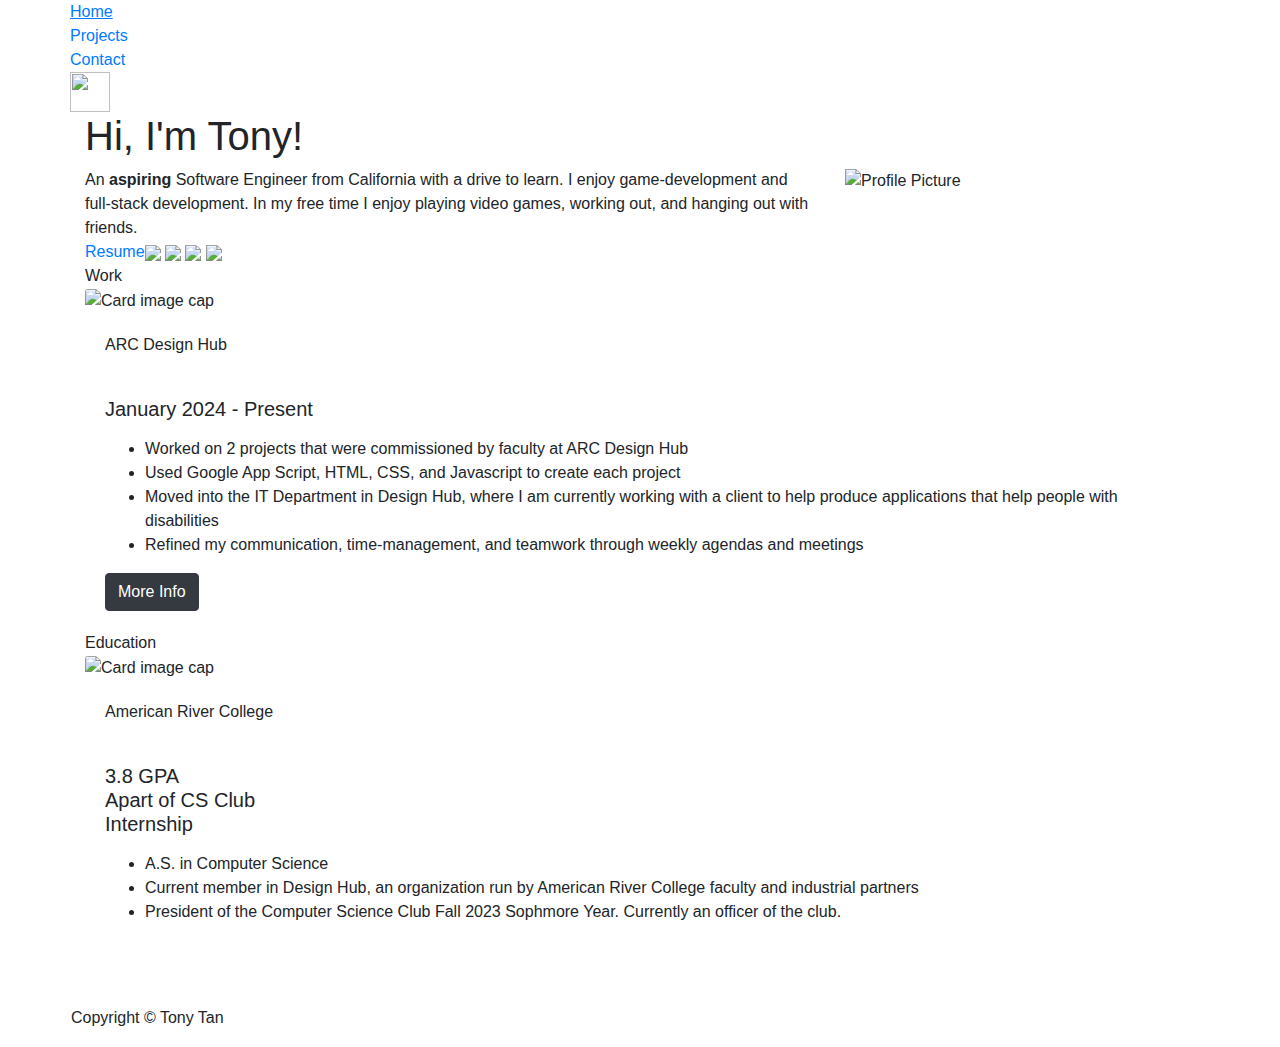
==== index.html @ 97685993 "Update index.html" ====
<!doctype html>
<html lang="en">

<head>
    <!-- Required meta tags -->
    <meta charset="utf-8">
    <meta name="viewport" content="width=device-width, initial-scale=1, shrink-to-fit=no">

    <!-- Bootstrap CSS -->
    <link rel="stylesheet" href="https://cdn.jsdelivr.net/npm/bootstrap@4.0.0/dist/css/bootstrap.min.css"
        integrity="sha384-Gn5384xqQ1aoWXA+058RXPxPg6fy4IWvTNh0E263XmFcJlSAwiGgFAW/dAiS6JXm" crossorigin="anonymous">
    <!-- My CSS -->
    <link rel="stylesheet" href="./styles.css">

    <title>Tony Tan</title>
</head>

<body id="body" class="switchBackgroundToDark">
    <!-- NavBar -->
    <div class="container navBarContainer switchBackgroundToDarkNavBar" id="navBar">
        <div class="row">
            <div class="navBar">
                <div class="navItem" id="text"><a href="./index.html" style="text-decoration: underline;"><span
                            id="text">Home</span></a></div>
                <div class="navItem" id="text"><a href="./projects.html"><span id="text">Projects</span></a></div>
                <div class="navItem" id="text"><a href="./contact.html"><span id="text">Contact</span></a></div>
                <div style="width: 100%; margin: 0; padding: 0;">
                    <div class="dark-light" id="DarkLightModeBtn">
                        <img class="dark-light-img" id="lightDarkModePic" style="height: 40px; width: 40px;"
                            src="./icons8-sun-96.png">
                    </div>
                </div>
            </div>
        </div>
    </div>

    <!-- About Me -->
    <div class="container">
        <div class="row">
            <div class="col-12 order-1 order-sm-1">
                <h1 class="about-me-name" id="text">Hi, I'm Tony!</h1>
            </div>
            <div class="col-md-12 col-lg-8 order-1 order-md-3 order-lg-2 about-me-desc" id="text">
                An <span style="font-weight: bold;">aspiring</span> Software Engineer from California with a drive to
                learn. I enjoy
                game-development and full-stack development. In my free time I enjoy playing video games, working out,
                and hanging out with friends.
            </div>
            <div class="col-md-12 col-lg-4 order-0 order-md-0 order-lg-3">
                <img class="profile-pic" src="./IMG_1512 2.png" alt="Profile Picture">
            </div>
        </div>
    </div>

    <!-- Links -->
    <div class="container">
        <div class="row about-me-img-text">
            <div class="about-me-links col-sm">
                <a class="about-me-items-border resumeButton" href="./ttan_resume.docx.pdf" target="_blank"
                    id="text"><span id="text">Resume</span><img class="about-me-links-imgs-resume"
                        src="./icons8-resume-48.png"></a>
                <a href="https://www.linkedin.com/in/tonytan2003/" target="_blank"><img class="about-me-links-imgs"
                        src="./icons8-linkedin-logo-48.png"></a>
                <a href="https://github.com/ttan815" target="_blank"> <img class="about-me-links-imgs"
                        src="./icons8-github-100.png"></a>
                <a href="mailto:tonytan815@gmail.com"> <img class="about-me-links-imgs" src="./icons8-mail-94.png"></a>
            </div>
        </div>
    </div>

    <!-- Work -->
    <div class="container">
        <div class="projects-title" id="text">
            Work
        </div>
        <div class="row" id="text">
            <div class="cardForDark col-12" id="cardBackground">
                <img class="card-img" src="./designHub.png" alt="Card image cap">
                <div class="card-body projects-title" id="text">
                    ARC Design Hub
                </div>
                <div class="card-body">
                    <h5 class="skills-container">
                        <div class="skills-used">
                            January 2024 - Present
                        </div>
                    </h5>
                    <p class="card-text">
                    <ul class="card-text">
                        <li>
                            Worked on 2 projects that were commissioned by faculty at ARC Design Hub
                        </li>
                        <li>
                            Used Google App Script, HTML, CSS, and Javascript to create each project
                        </li>
                        <li>
                            Moved into the IT Department in Design Hub, where I am currently working with a client to
                            help produce applications that help people with disabilities
                        </li>
                        <li>
                            Refined my communication, time-management, and teamwork through weekly agendas and meetings
                        </li>
                    </ul>
                    </p>
                    <a type="button" class="btn btn-dark" id="moreInfo"
                        href="https://sites.google.com/apps.losrios.edu/arc-design-hub-public-files/internships"
                        target="_blank">More
                        Info</a>
                </div>
            </div>
        </div>
    </div>

    <!-- Education -->
    <div class="container" id="text">
        <div class="projects-title" id="text">
            Education
        </div>
        <div class="row">
            <div class="cardForDark col-12" id="cardBackground">
                <img class="card-img" src="./ARC_Logo_RedBlue_RGB.png" alt="Card image cap"
                    style="object-fit: contain;">
                <div class="card-body projects-title" id="text">
                    American River College
                </div>
                <div class="card-body">
                    <h5 class="skills-container">
                        <div class="skills-used">
                            3.8 GPA
                        </div>
                        <div class="skills-used">
                            Apart of CS Club
                        </div>
                        <div class="skills-used">
                            Internship
                        </div>
                    </h5>
                    <p class="card-text">
                    <ul class="card-text">
                        <li>
                            A.S. in Computer Science
                        </li>
                        <li>
                            Current member in Design Hub, an organization run by American River College faculty and
                            industrial partners
                        </li>
                        <li>
                            President of the Computer Science Club Fall 2023 Sophmore Year. Currently an officer of the
                            club.
                        </li>
                    </ul>
                    </p>
                </div>
            </div>
        </div>
    </div>

    <!-- Footer -->
    <div class="container" style="padding: 1px; padding-top: 30px;" id="text">
        <div class="footer-container" id="text">
            <div>
                <p>
                <p>Copyright © <span id="year"></span> Tony Tan</p>
                </p>
            </div>
        </div>
    </div>
    <!-- Optional JavaScript -->
    <script src="https://code.jquery.com/jquery-3.2.1.slim.min.js"
        integrity="sha384-KJ3o2DKtIkvYIK3UENzmM7KCkRr/rE9/Qpg6aAZGJwFDMVNA/GpGFF93hXpG5KkN"
        crossorigin="anonymous"></script>
    <script src="https://cdn.jsdelivr.net/npm/popper.js@1.12.9/dist/umd/popper.min.js"
        integrity="sha384-ApNbgh9B+Y1QKtv3Rn7W3mgPxhU9K/ScQsAP7hUibX39j7fakFPskvXusvfa0b4Q"
        crossorigin="anonymous"></script>
    <script src="https://cdn.jsdelivr.net/npm/bootstrap@4.0.0/dist/js/bootstrap.min.js"
        integrity="sha384-JZR6Spejh4U02d8jOt6vLEHfe/JQGiRRSQQxSfFWpi1MquVdAyjUar5+76PVCmYl"
        crossorigin="anonymous"></script>
    <script src="./backend.js"></script>
    <script>
        document.addEventListener("DOMContentLoaded", () => {
            const mode = localStorage.getItem("themeMode");
            if (mode === "light") {
                applyLightMode();
            } else {
                applyDarkMode();
            }
        });

    </script>
</body>

</html>
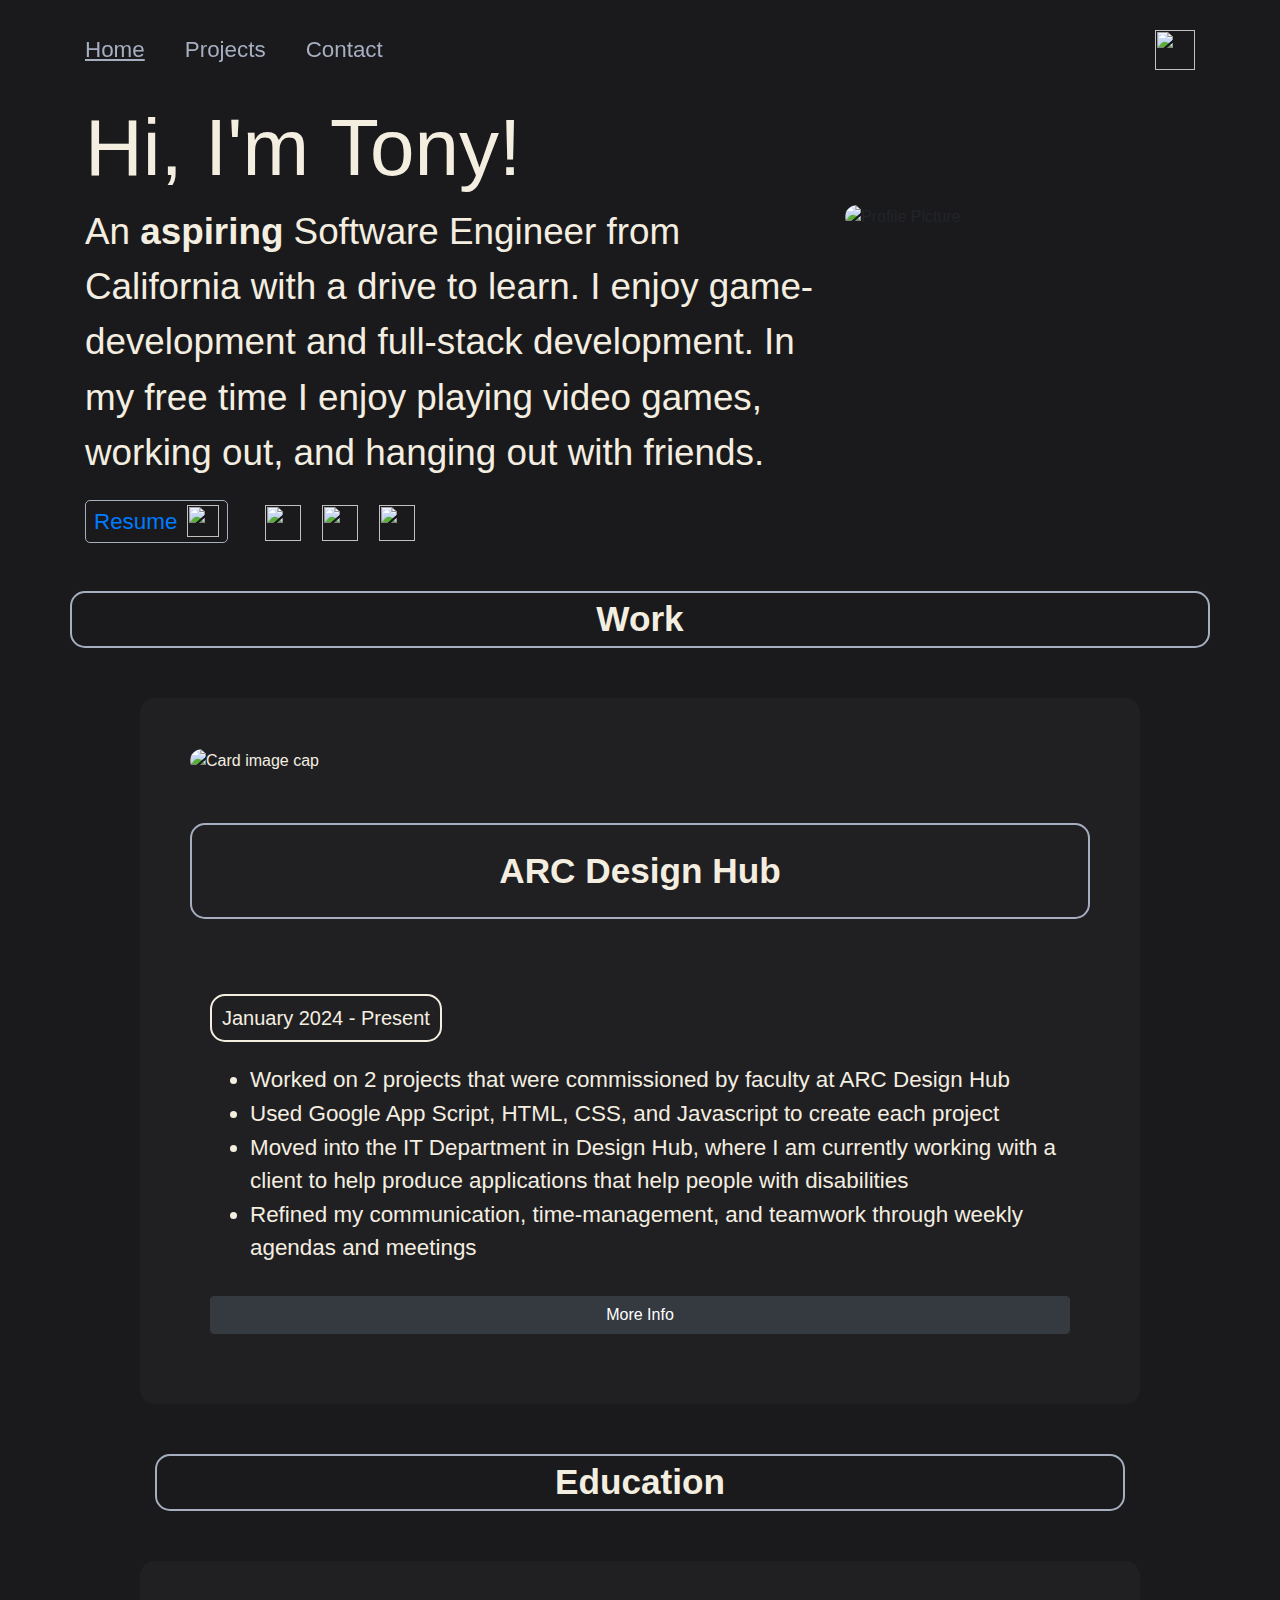
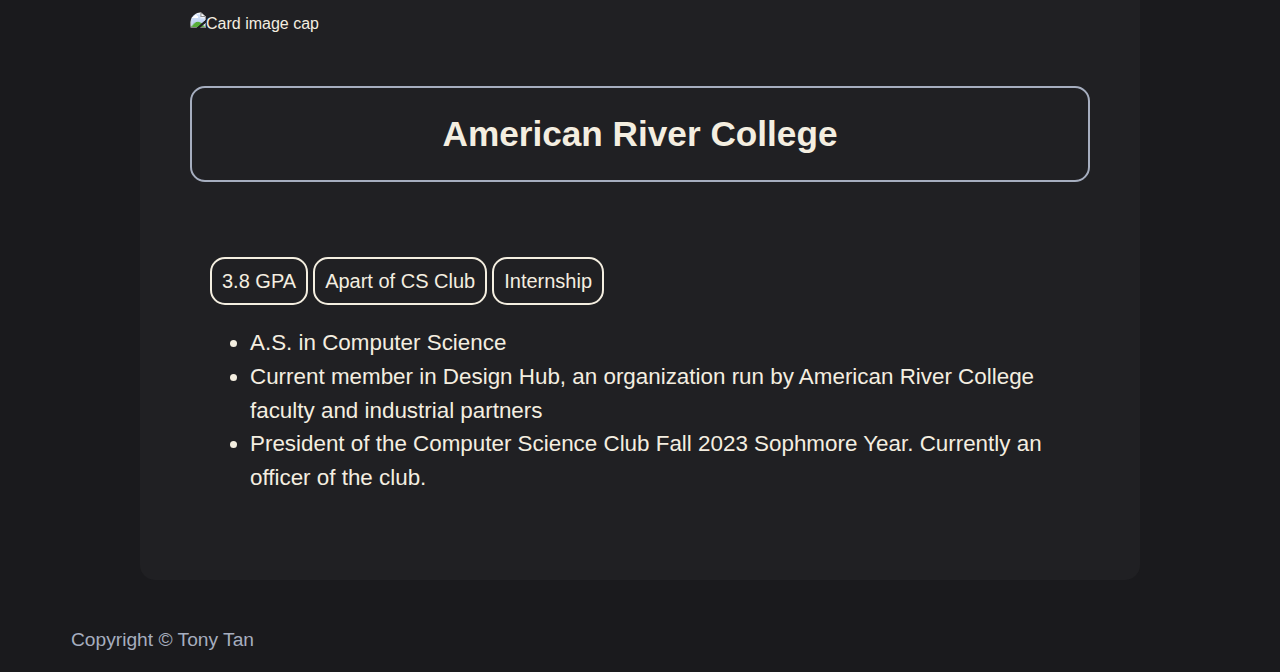
==== commit d9aae2f8: "Changed sizing" ====
--- a/index.html
+++ b/index.html
@@ -20,10 +20,10 @@
     <div class="container navBarContainer switchBackgroundToDarkNavBar" id="navBar">
         <div class="row">
             <div class="navBar">
-                <div class="navItem" id="text"><a href="./index.html" style="text-decoration: underline;"><span
+                <div class="navItem" id="text"><a href="/index.html" style="text-decoration: underline;"><span
                             id="text">Home</span></a></div>
-                <div class="navItem" id="text"><a href="./projects.html"><span id="text">Projects</span></a></div>
-                <div class="navItem" id="text"><a href="./contact.html"><span id="text">Contact</span></a></div>
+                <div class="navItem" id="text"><a href="/projects.html"><span id="text">Projects</span></a></div>
+                <div class="navItem" id="text"><a href="/contact.html"><span id="text">Contact</span></a></div>
                 <div style="width: 100%; margin: 0; padding: 0;">
                     <div class="dark-light" id="DarkLightModeBtn">
                         <img class="dark-light-img" id="lightDarkModePic" style="height: 40px; width: 40px;"
@@ -47,7 +47,7 @@
                 and hanging out with friends.
             </div>
             <div class="col-md-12 col-lg-4 order-0 order-md-0 order-lg-3">
-                <img class="profile-pic" src="./IMG_1512 2.png" alt="Profile Picture">
+                <img class="profile-pic" src="./tonyPic.png" alt="Profile Picture">
             </div>
         </div>
     </div>
@@ -69,10 +69,10 @@
     </div>
 
     <!-- Work -->
-    <div class="container">
-        <div class="projects-title" id="text">
-            Work
-        </div>
+    <div class=" container projects-title" id="text">
+        Work
+    </div>
+    <div class="container card-container">
         <div class="row" id="text">
             <div class="cardForDark col-12" id="cardBackground">
                 <img class="card-img" src="./designHub.png" alt="Card image cap">
@@ -112,7 +112,7 @@
     </div>
 
     <!-- Education -->
-    <div class="container" id="text">
+    <div class="container card-container" id="text">
         <div class="projects-title" id="text">
             Education
         </div>
@@ -189,4 +189,4 @@
     </script>
 </body>
 
-</html>
+</html>--- a/styles.css
+++ b/styles.css
@@ -0,0 +1,374 @@
+:root {
+    --fontSize: 1.4rem;
+    --titleSize: 2.2rem;
+}
+
+body {
+    margin: 0;
+    padding: 0;
+    background: #1A1A1D;
+}
+
+
+.navBar {
+    display: flex;
+    justify-content: flex-start;
+    width: 100%;
+    border-radius: 15px;
+    height: 100px;
+}
+
+.navBar>div {
+    display: flex;
+    justify-content: center;
+    align-items: center;
+    font-size: var(--fontSize);
+    padding-left: 15px;
+    padding-right: 25px;
+    margin: 0px;
+    color: #A6AEBF;
+}
+
+@media (max-width: 399px) {
+    .navBar>div {
+        display: flex;
+        justify-content: center;
+        align-items: center;
+        font-size: 1.3rem;
+        padding-left: 15px;
+        padding-right: 10px;
+        margin: 0px;
+        color: #A6AEBF;
+    }
+}
+
+
+
+.navItem a {
+    color: inherit;
+    text-decoration: none;
+
+}
+
+.about-me-items-border:hover {
+    text-decoration: none;
+}
+
+
+
+
+
+.form-control {
+    width: 100%;
+    background-color: #202023;
+    border-radius: 5px;
+    height: 45px;
+    margin-top: 8px;
+    margin-bottom: 8px;
+    border-radius: 5px;
+    border: 2px solid #7b7f88;
+    min-height: 45px;
+}
+
+.form-control:focus {
+    background-color: inherit;
+    color: inherit;
+    box-shadow: none;
+    border-color: inherit;
+}
+
+.contact-font-size {
+    font-size: 1.25rem;
+}
+
+.navItem a:hover {
+    color: #F4EEE0;
+
+    text-decoration: none;
+
+    cursor: pointer;
+
+}
+
+
+.dark-light {
+    margin-left: auto;
+    display: flex;
+    justify-content: flex-end;
+    align-items: center;
+    font-size: var(--fontSize);
+    padding-right: 15px;
+}
+
+.about-me-name {
+    font-size: 5rem;
+    color: #F4EEE0;
+}
+
+.about-me-desc {
+    font-size: 2.3rem;
+    font-weight: 100;
+    color: #F4EEE0;
+}
+
+.about-me-img-text {
+    font-size: var(--fontSize);
+}
+
+.profile-pic {
+    width: 320px;
+    height: 300px;
+    object-fit: cover;
+    border-radius: 15px;
+}
+
+.about-me-img-text {
+    color: #F4EEE0;
+    font-weight: 200;
+    margin-top: 25px;
+}
+
+.about-me-items-border {
+    border: solid #A6AEBF 1.5px;
+    padding: 8px;
+    border-radius: 5px;
+    margin-right: 15px;
+}
+
+.about-me-links-imgs-resume {
+    width: 32px;
+    height: 32px;
+    margin-left: 10px;
+    margin-top: -5px;
+}
+
+.about-me-links-imgs {
+    width: 36px;
+    height: 36px;
+    margin-left: 15px;
+}
+
+.projects-title {
+    margin-top: 50px;
+    margin-bottom: 50px;
+    border-radius: 15px;
+    display: flex;
+    justify-content: center;
+    border: 2px solid #A6AEBF;
+    color: #F4EEE0;
+    font-weight: bold;
+    font-size: var(--titleSize);
+}
+
+.cardForDark {
+    background: #202023;
+    border-radius: 15px;
+    color: #F4EEE0;
+    width: 100%;
+    margin: 0px;
+    padding: 50px;
+}
+
+.cardForLight {
+    background: #e7e0d1;
+    border-radius: 15px;
+    color: #000000;
+    width: 100%;
+    margin: 0px;
+    padding: 50px;
+}
+
+.skills-container {
+    display: flex;
+    flex-direction: row;
+    align-items: center;
+    flex-wrap: wrap;
+}
+
+.skills-used {
+    display: inline-block;
+    border: 2px solid #F4EEE0;
+    text-align: center;
+    border-radius: 15px;
+    margin-top: 5px;
+    margin-right: 5px;
+    margin-bottom: 5px;
+    padding: 10px;
+}
+
+.card-img {
+    object-fit: contain;
+    height: 350px;
+    margin: 0px;
+    border-radius: 15px;
+}
+
+.card-title {
+    font-size: 2.6rem;
+    align-self: self-start;
+    text-align: center;
+    padding-bottom: 0px;
+    font-weight: 800;
+}
+
+.card-text {
+    font-size: var(--fontSize);
+}
+
+.footer-container {
+    display: flex;
+    flex-direction: row;
+    justify-content: flex-start;
+    align-items: center;
+    color: #A6AEBF;
+    font-size: 1.2rem;
+    padding: 0px;
+}
+
+.navBarContainer {
+    position: sticky;
+    top: 0px;
+    z-index: 1;
+    background: rgba(26, 26, 29, 0.5);
+    backdrop-filter: blur(10px)
+}
+
+.contactMeText {
+    display: flex;
+    justify-content: flex-start;
+    margin-left: 20px;
+    /* align-items: center;
+    text-align: center; */
+    font-size: 2.6rem;
+}
+
+/* alsjdashdashdlksahdlkashdlkjashdlhaslkdhasdhasldhakshdladkashdlashdlhad */
+.switchBackgroundToLightNavBar {
+    background: rgba(244, 238, 224, 0.5);
+}
+
+.switchBackgroundToDarkNavBar {
+    background: rgba(26, 26, 29, 0.5);
+}
+
+.switchBackgroundToDark {
+    background: #1A1A1D;
+}
+
+.switchBackgroundToLight {
+    background: #F4EEE0;
+}
+
+.switchTextColorForDarkMode {
+    color: #F4EEE0;
+}
+
+.switchTextColorForLightMode {
+    color: black;
+}
+
+
+.formCheckDark {
+    width: 100%;
+    background-color: #202023;
+    border-radius: 5px;
+    height: 45px;
+    margin-top: 8px;
+    margin-bottom: 8px;
+    border-radius: 5px;
+    border: 2px solid #7b7f88;
+    min-height: 45px;
+}
+
+.formCheckDark:focus {
+    background-color: inherit;
+    color: inherit;
+    box-shadow: none;
+    border-color: inherit;
+    outline: none;
+}
+
+.formCheckLight {
+    width: 100%;
+    background-color: #F4EEE0;
+    border-radius: 5px;
+    height: 45px;
+    margin-top: 8px;
+    margin-bottom: 8px;
+    border-radius: 5px;
+    border: 2px solid #7b7f88;
+    min-height: 45px;
+}
+
+.formCheckLight:focus {
+    background-color: inherit;
+    color: inherit;
+    box-shadow: none;
+    border-color: inherit;
+    outline: none;
+}
+
+.formTextDark {
+    color: #F4EEE0;
+}
+
+.formTextLight {
+    color: #202023;
+}
+
+/* akjdhskasjhdlkjashdlkashdlahdslhajdhasljdhsaldhalshdkajshdkljh */
+@media screen and (max-width: 480px) {
+    .about-me-name {
+        font-size: 3.5rem;
+    }
+
+    .profile-pic {
+        width: 220px;
+        height: 220px;
+    }
+
+    .about-me-desc {
+        font-size: 1.8rem;
+    }
+
+    .projects-title {
+        font-size: 1.8rem;
+        margin-bottom: 10px;
+        text-align: center;
+    }
+
+    .card-body {
+        /* margin: 0px; */
+        padding: 0px;
+    }
+
+    .contactMeText {
+        display: flex;
+        justify-content: center;
+        margin-left: 20px;
+        align-items: center;
+        text-align: center;
+        font-size: 2.6rem;
+    }
+
+    .card-img {
+        object-fit: container;
+        height: 160px;
+        width: 261px;
+        margin: -20px;
+        border-radius: 15px;
+        display: flex;
+        justify-content: center;
+        justify-self: center;
+        padding: 0px;
+    }
+}
+
+.card-container {
+    max-width: 1000px;
+}
+
+#moreInfo {
+    margin-top: 15px;
+    width: 100%;
+}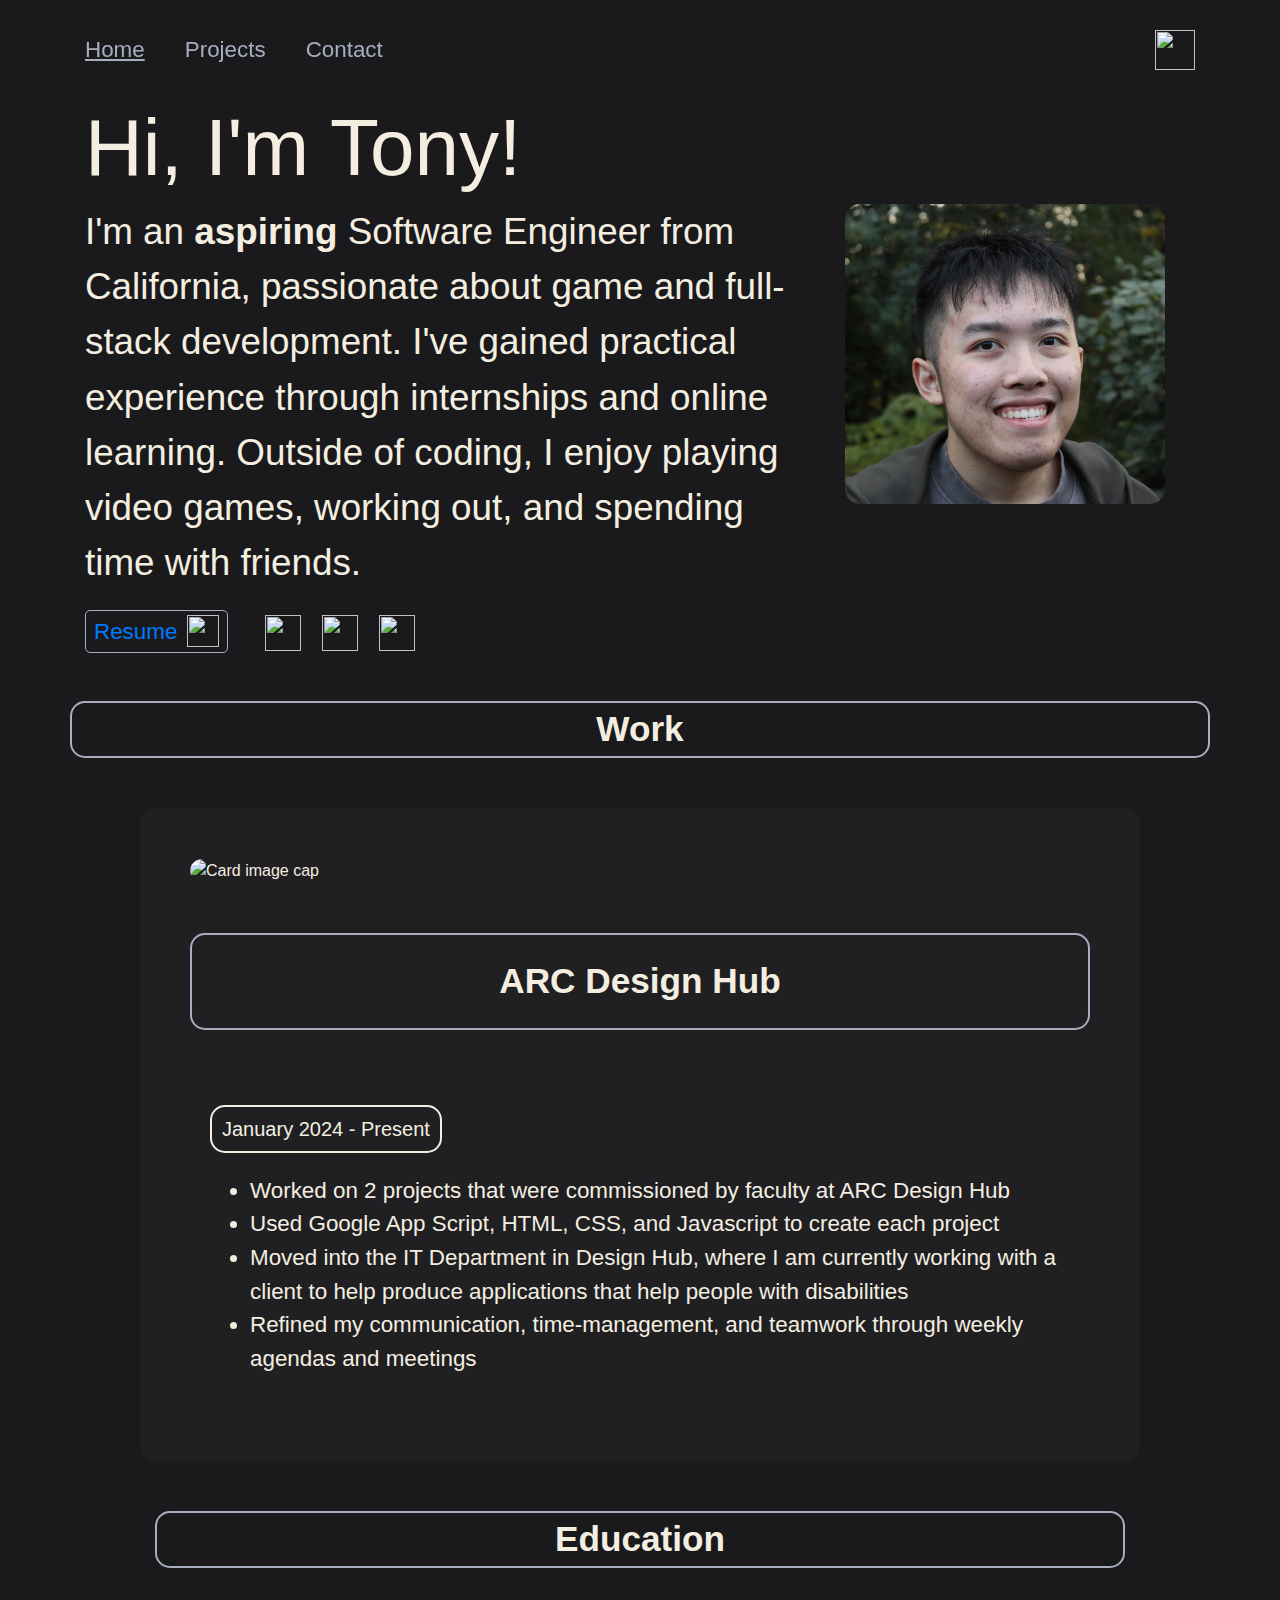
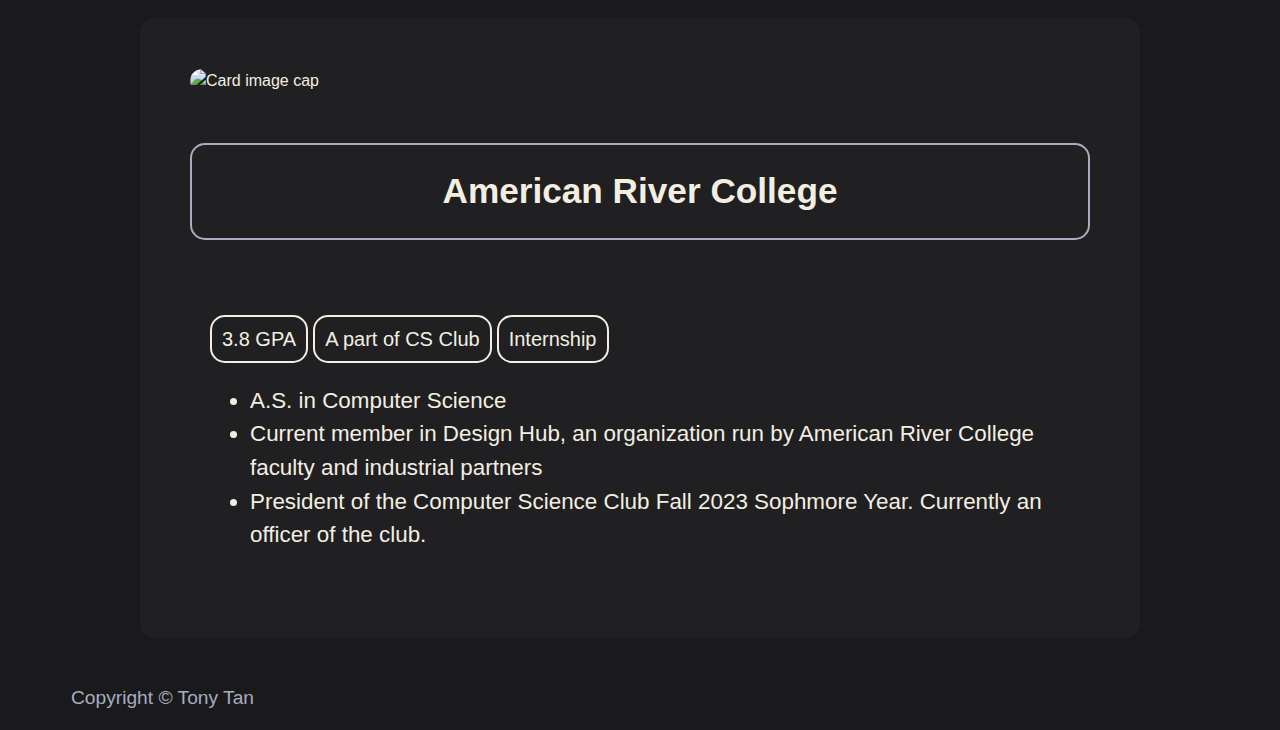
==== commit 9a7897b2: "Merge branch 'main' of https://github.com/ttan815/ttan815.github.io" ====
--- a/index.html
+++ b/index.html
@@ -41,13 +41,17 @@
                 <h1 class="about-me-name" id="text">Hi, I'm Tony!</h1>
             </div>
             <div class="col-md-12 col-lg-8 order-1 order-md-3 order-lg-2 about-me-desc" id="text">
-                An <span style="font-weight: bold;">aspiring</span> Software Engineer from California with a drive to
+                <!-- An <span style="font-weight: bold;">aspiring</span> Software Engineer from California with a drive to
                 learn. I enjoy
                 game-development and full-stack development. In my free time I enjoy playing video games, working out,
-                and hanging out with friends.
+                and hanging out with friends. -->
+                I'm an <span style="font-weight: bold;">aspiring</span> Software Engineer from California, passionate
+                about game and full-stack development. I've gained practical experience through internships and online
+                learning. Outside of coding, I
+                enjoy playing video games, working out, and spending time with friends.
             </div>
             <div class="col-md-12 col-lg-4 order-0 order-md-0 order-lg-3">
-                <img class="profile-pic" src="./tonyPic.png" alt="Profile Picture">
+                <img class="profile-pic" src="./tonyPIc.jpg" alt="Profile Picture">
             </div>
         </div>
     </div>
@@ -75,7 +79,7 @@
     <div class="container card-container">
         <div class="row" id="text">
             <div class="cardForDark col-12" id="cardBackground">
-                <img class="card-img" src="./designHub.png" alt="Card image cap">
+                <img class="card-img" src="./designHubARC.jpg" alt="Card image cap">
                 <div class="card-body projects-title" id="text">
                     ARC Design Hub
                 </div>
@@ -102,10 +106,10 @@
                         </li>
                     </ul>
                     </p>
-                    <a type="button" class="btn btn-dark" id="moreInfo"
+                    <!-- <a type="button" class="btn btn-dark" id="moreInfo"
                         href="https://sites.google.com/apps.losrios.edu/arc-design-hub-public-files/internships"
                         target="_blank">More
-                        Info</a>
+                        Info</a> -->
                 </div>
             </div>
         </div>
@@ -129,7 +133,7 @@
                             3.8 GPA
                         </div>
                         <div class="skills-used">
-                            Apart of CS Club
+                            A part of CS Club
                         </div>
                         <div class="skills-used">
                             Internship
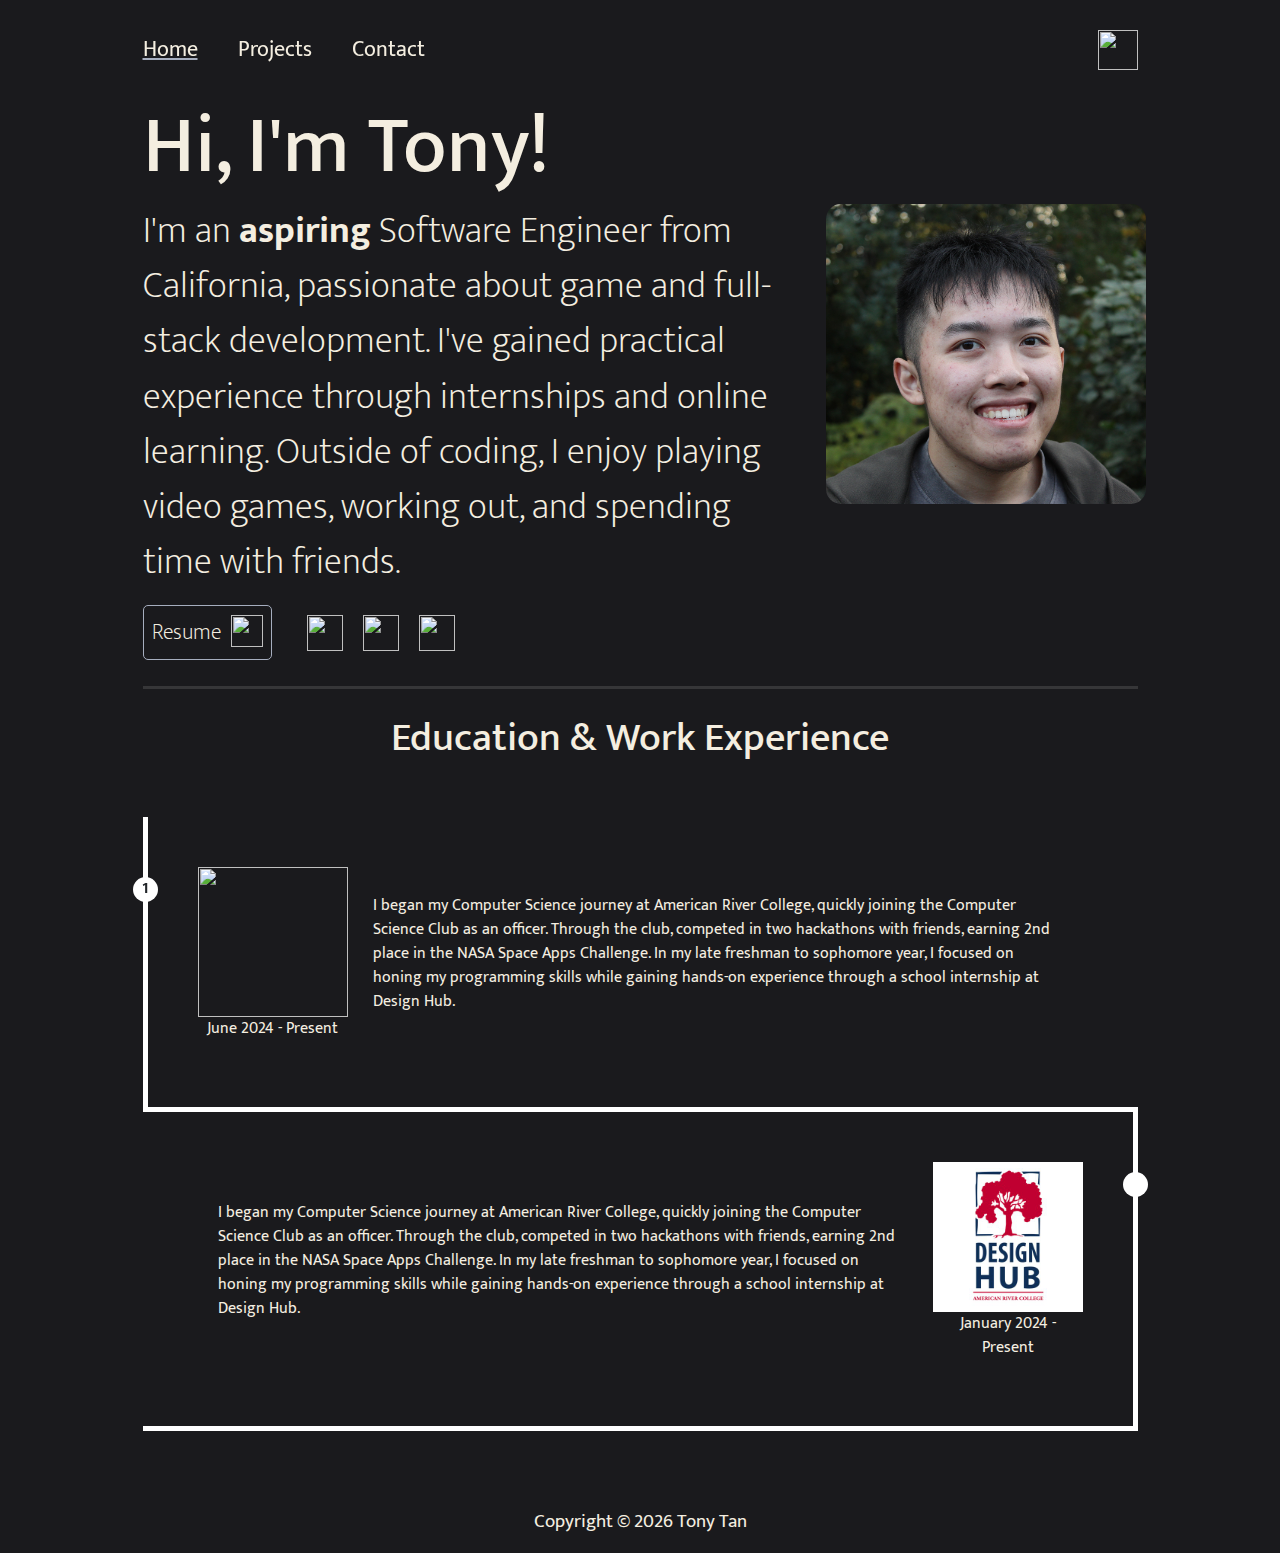
==== commit 39ba151b: "Implementing Timeline" ====
--- a/index.html
+++ b/index.html
@@ -6,6 +6,11 @@
     <meta charset="utf-8">
     <meta name="viewport" content="width=device-width, initial-scale=1, shrink-to-fit=no">
 
+    <link rel="preconnect" href="https://fonts.googleapis.com">
+    <link rel="preconnect" href="https://fonts.gstatic.com" crossorigin>
+    <link
+        href="https://fonts.googleapis.com/css2?family=Forum&family=Lato:ital,wght@0,100;0,300;0,400;0,700;0,900;1,100;1,300;1,400;1,700;1,900&family=Merriweather:ital,wght@0,300;0,400;0,700;0,900;1,300;1,400;1,700;1,900&family=Mukta+Vaani:wght@200;300;400;500;600;700;800&family=Roboto:ital,wght@0,100;0,300;0,400;0,500;0,700;0,900;1,100;1,300;1,400;1,500;1,700;1,900&display=swap"
+        rel="stylesheet">
     <!-- Bootstrap CSS -->
     <link rel="stylesheet" href="https://cdn.jsdelivr.net/npm/bootstrap@4.0.0/dist/css/bootstrap.min.css"
         integrity="sha384-Gn5384xqQ1aoWXA+058RXPxPg6fy4IWvTNh0E263XmFcJlSAwiGgFAW/dAiS6JXm" crossorigin="anonymous">
@@ -60,7 +65,7 @@
     <div class="container">
         <div class="row about-me-img-text">
             <div class="about-me-links col-sm">
-                <a class="about-me-items-border resumeButton" href="./ttan_resume.docx.pdf" target="_blank"
+                <a class="about-me-items-border resumeButton" href="./Tony_Tan_Resume.pdf" target="_blank"
                     id="text"><span id="text">Resume</span><img class="about-me-links-imgs-resume"
                         src="./icons8-resume-48.png"></a>
                 <a href="https://www.linkedin.com/in/tonytan2003/" target="_blank"><img class="about-me-links-imgs"
@@ -72,87 +77,37 @@
         </div>
     </div>
 
-    <!-- Work -->
-    <div class=" container projects-title" id="text">
-        Work
+    <div class="container">
+        <h1 class="subcategory" id="text">Education & Work Experience</h1>
+
     </div>
-    <div class="container card-container">
-        <div class="row" id="text">
-            <div class="cardForDark col-12" id="cardBackground">
-                <img class="card-img" src="./designHubARC.jpg" alt="Card image cap">
-                <div class="card-body projects-title" id="text">
-                    ARC Design Hub
+    <div class="container">
+        <div class="timeline">
+            <div class="timelineLeftContainer">
+                <div class="timelineImageAndDateContainer">
+                    <img src="./ARC_Logo_RedBlue_RGB.png" class="timelinePic">
+                    <p class="timelineDate" id="text">
+                        June 2024 - Present
+                    </p>
                 </div>
-                <div class="card-body">
-                    <h5 class="skills-container">
-                        <div class="skills-used">
-                            January 2024 - Present
-                        </div>
-                    </h5>
-                    <p class="card-text">
-                    <ul class="card-text">
-                        <li>
-                            Worked on 2 projects that were commissioned by faculty at ARC Design Hub
-                        </li>
-                        <li>
-                            Used Google App Script, HTML, CSS, and Javascript to create each project
-                        </li>
-                        <li>
-                            Moved into the IT Department in Design Hub, where I am currently working with a client to
-                            help produce applications that help people with disabilities
-                        </li>
-                        <li>
-                            Refined my communication, time-management, and teamwork through weekly agendas and meetings
-                        </li>
-                    </ul>
-                    </p>
-                    <!-- <a type="button" class="btn btn-dark" id="moreInfo"
-                        href="https://sites.google.com/apps.losrios.edu/arc-design-hub-public-files/internships"
-                        target="_blank">More
-                        Info</a> -->
-                </div>
+                <p class="timelineDescription" id="text">
+                    I began my Computer Science journey at American River College, quickly joining the Computer Science
+                    Club as an officer. Through the club, competed in two hackathons with friends, earning 2nd place in
+                    the NASA Space Apps Challenge. In my late freshman to sophomore year, I focused on honing my
+                    programming skills while gaining hands-on experience through a school internship at Design Hub.
+                </p>
             </div>
-        </div>
-    </div>
-
-    <!-- Education -->
-    <div class="container card-container" id="text">
-        <div class="projects-title" id="text">
-            Education
-        </div>
-        <div class="row">
-            <div class="cardForDark col-12" id="cardBackground">
-                <img class="card-img" src="./ARC_Logo_RedBlue_RGB.png" alt="Card image cap"
-                    style="object-fit: contain;">
-                <div class="card-body projects-title" id="text">
-                    American River College
-                </div>
-                <div class="card-body">
-                    <h5 class="skills-container">
-                        <div class="skills-used">
-                            3.8 GPA
-                        </div>
-                        <div class="skills-used">
-                            A part of CS Club
-                        </div>
-                        <div class="skills-used">
-                            Internship
-                        </div>
-                    </h5>
-                    <p class="card-text">
-                    <ul class="card-text">
-                        <li>
-                            A.S. in Computer Science
-                        </li>
-                        <li>
-                            Current member in Design Hub, an organization run by American River College faculty and
-                            industrial partners
-                        </li>
-                        <li>
-                            President of the Computer Science Club Fall 2023 Sophmore Year. Currently an officer of the
-                            club.
-                        </li>
-                    </ul>
+            <div class="timelineRightContainer">
+                <p class="timelineDescription" id="text">
+                    I began my Computer Science journey at American River College, quickly joining the Computer Science
+                    Club as an officer. Through the club, competed in two hackathons with friends, earning 2nd place in
+                    the NASA Space Apps Challenge. In my late freshman to sophomore year, I focused on honing my
+                    programming skills while gaining hands-on experience through a school internship at Design Hub.
+                </p>
+                <div class="timelineImageAndDateContainer">
+                    <img src="./designHubARC.jpg" class="timelinePic">
+                    <p class="timelineDate" id="text">
+                        January 2024 - Present
                     </p>
                 </div>
             </div>
--- a/styles.css
+++ b/styles.css
@@ -1,6 +1,10 @@
 :root {
     --fontSize: 1.4rem;
     --titleSize: 2.2rem;
+}
+
+* {
+    font-family: "Mukta Vaani";
 }
 
 body {
@@ -54,7 +58,9 @@
     text-decoration: none;
 }
 
-
+.formText {
+    padding-left: 10px !important;
+}
 
 
 
@@ -152,6 +158,7 @@
     margin-top: 50px;
     margin-bottom: 50px;
     border-radius: 15px;
+    text-align: center;
     display: flex;
     justify-content: center;
     border: 2px solid #A6AEBF;
@@ -167,6 +174,14 @@
     width: 100%;
     margin: 0px;
     padding: 50px;
+    display: flex;
+    /* Add this */
+    flex-direction: column;
+    /* Ensure vertical stacking */
+    align-items: center;
+    /* Horizontally center content */
+    justify-content: center;
+    /* Vertically center content */
 }
 
 .cardForLight {
@@ -176,6 +191,14 @@
     width: 100%;
     margin: 0px;
     padding: 50px;
+    display: flex;
+    /* Add this */
+    flex-direction: column;
+    /* Ensure vertical stacking */
+    align-items: center;
+    /* Horizontally center content */
+    justify-content: center;
+    /* Vertically center content */
 }
 
 .skills-container {
@@ -199,6 +222,8 @@
 .card-img {
     object-fit: contain;
     height: 350px;
+    max-width: 100%;
+    /* Ensure it doesn't exceed the container's width */
     margin: 0px;
     border-radius: 15px;
 }
@@ -218,7 +243,7 @@
 .footer-container {
     display: flex;
     flex-direction: row;
-    justify-content: flex-start;
+    justify-content: center;
     align-items: center;
     color: #A6AEBF;
     font-size: 1.2rem;
@@ -371,4 +396,124 @@
 #moreInfo {
     margin-top: 15px;
     width: 100%;
+}
+
+@media (min-width: 992px) {
+    .container {
+        max-width: 1025px;
+    }
+}
+
+@media (min-width: 300px) {
+    .container {
+        max-width: 1025px;
+    }
+}
+
+.subcategory {
+    display: flex;
+    justify-content: center;
+    margin-top: 35px;
+    margin-bottom: 25px;
+    padding: 25px;
+    border-top: 3px solid rgba(94, 94, 94, 0.411);
+}
+
+.timeline {
+    display: flex;
+    justify-content: center;
+    flex-direction: column;
+    align-items: center;
+    margin-top: 30px;
+    margin-bottom: 30px;
+}
+
+.timelineLeftContainer {
+    background-color: #7b7f88;
+    padding: 10px 40px;
+    position: relative;
+    background-color: inherit;
+    padding: 50px;
+    border-left: 5px solid white;
+    border-bottom: 5px solid white;
+    width: 100%;
+    height: auto;
+    display: flex;
+
+    /* border-radius: 5px; */
+}
+
+.timelineLeftContainer::after {
+    content: '1';
+    font-weight: bold;
+    text-align: center;
+    position: absolute;
+    width: 25px;
+    height: 25px;
+    left: -15px;
+    background-color: white;
+    /* border: 4px solid #FF9F55; */
+    top: 60px;
+    border-radius: 50%;
+    z-index: 1;
+}
+
+
+.timelineRightContainer {
+    background-color: #7b7f88;
+    padding: 10px 40px;
+    position: relative;
+    background-color: inherit;
+    padding: 50px;
+    color: white;
+    border-right: 5px solid white;
+    border-bottom: 5px solid white;
+    /* border-radius: 5px; */
+    width: 100%;
+    height: auto;
+    display: flex;
+}
+
+.timelineRightContainer::after {
+    content: '2';
+    font-weight: bold;
+    text-align: center;
+    position: absolute;
+    width: 25px;
+    height: 25px;
+    right: -15px;
+    background-color: white;
+    /* border: 4px solid #FF9F55; */
+    top: 60px;
+    border-radius: 50%;
+    z-index: 1;
+}
+
+.timelinePic {
+    height: 150px;
+    width: 150px;
+    object-fit: contain;
+}
+
+.timelineImageAndDateContainer {
+    display: flex;
+    justify-content: center;
+    flex-direction: column;
+}
+
+.timelineDate {
+    display: flex;
+    justify-content: center;
+    flex-wrap: wrap;
+    text-align: center;
+
+    font-size: 1rem;
+}
+
+.timelineDescription {
+    display: flex;
+    justify-content: center;
+    flex-direction: column;
+    padding-left: 25px;
+    padding-right: 25px;
 }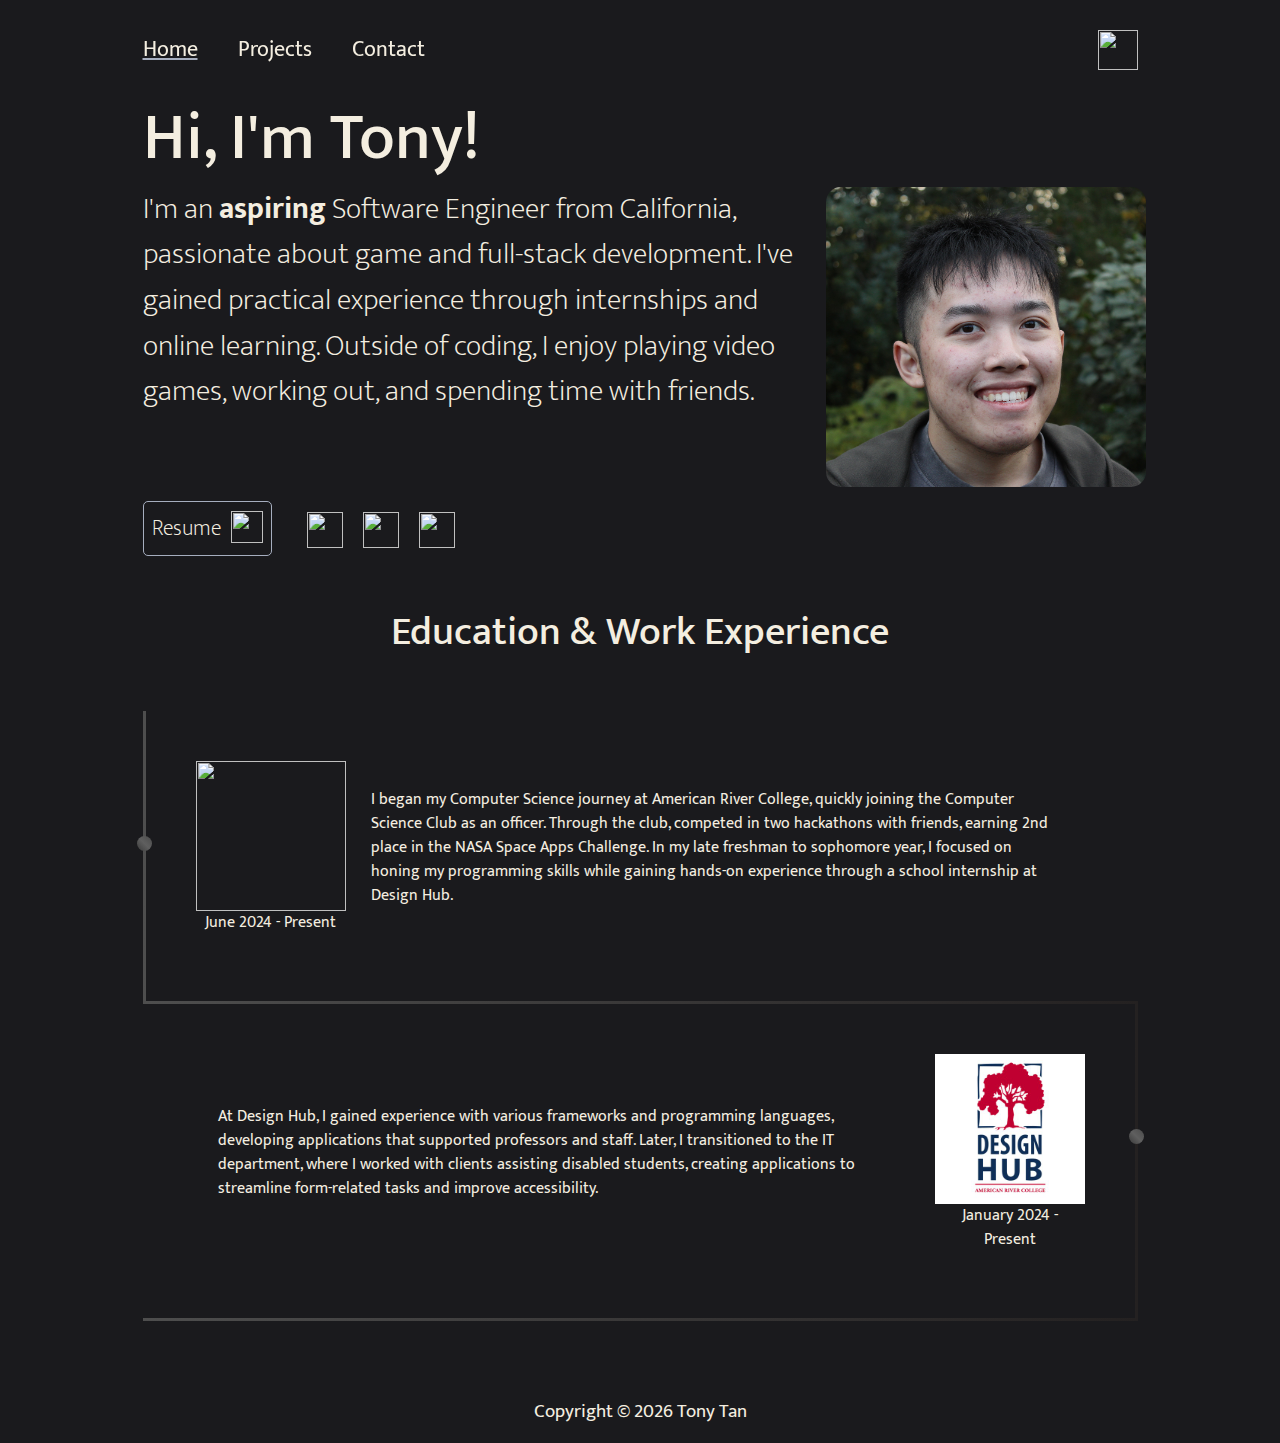
==== commit 49923db4: "Revamped the Website with addtional features" ====
--- a/index.html
+++ b/index.html
@@ -68,11 +68,12 @@
                 <a class="about-me-items-border resumeButton" href="./Tony_Tan_Resume.pdf" target="_blank"
                     id="text"><span id="text">Resume</span><img class="about-me-links-imgs-resume"
                         src="./icons8-resume-48.png"></a>
-                <a href="https://www.linkedin.com/in/tonytan2003/" target="_blank"><img class="about-me-links-imgs"
-                        src="./icons8-linkedin-logo-48.png"></a>
-                <a href="https://github.com/ttan815" target="_blank"> <img class="about-me-links-imgs"
+                <a href="https://www.linkedin.com/in/tonytan2003/" target="_blank"><img
+                        class="about-me-buttons about-me-links-imgs" src="./icons8-linkedin-logo-48.png"></a>
+                <a href="https://github.com/ttan815" target="_blank"> <img class="about-me-buttons about-me-links-imgs"
                         src="./icons8-github-100.png"></a>
-                <a href="mailto:tonytan815@gmail.com"> <img class="about-me-links-imgs" src="./icons8-mail-94.png"></a>
+                <a href="mailto:tonytan815@gmail.com"> <img class="about-me-buttons about-me-links-imgs"
+                        src="./icons8-mail-94.png"></a>
             </div>
         </div>
     </div>
@@ -83,7 +84,7 @@
     </div>
     <div class="container">
         <div class="timeline">
-            <div class="timelineLeftContainer">
+            <div class="timelineLeftDarkContainer" id="timelineLeftContainer">
                 <div class="timelineImageAndDateContainer">
                     <img src="./ARC_Logo_RedBlue_RGB.png" class="timelinePic">
                     <p class="timelineDate" id="text">
@@ -97,12 +98,12 @@
                     programming skills while gaining hands-on experience through a school internship at Design Hub.
                 </p>
             </div>
-            <div class="timelineRightContainer">
+            <div class="timelineRightDarkContainer" id="timelineRightContainer">
                 <p class="timelineDescription" id="text">
-                    I began my Computer Science journey at American River College, quickly joining the Computer Science
-                    Club as an officer. Through the club, competed in two hackathons with friends, earning 2nd place in
-                    the NASA Space Apps Challenge. In my late freshman to sophomore year, I focused on honing my
-                    programming skills while gaining hands-on experience through a school internship at Design Hub.
+                    At Design Hub, I gained experience with various frameworks and programming languages, developing
+                    applications that supported professors and staff. Later, I transitioned to the IT department, where
+                    I worked with clients assisting disabled students, creating applications to streamline form-related
+                    tasks and improve accessibility.
                 </p>
                 <div class="timelineImageAndDateContainer">
                     <img src="./designHubARC.jpg" class="timelinePic">
@@ -111,6 +112,7 @@
                     </p>
                 </div>
             </div>
+
         </div>
     </div>
 
--- a/styles.css
+++ b/styles.css
@@ -107,12 +107,12 @@
 }
 
 .about-me-name {
-    font-size: 5rem;
+    font-size: 4.1rem;
     color: #F4EEE0;
 }
 
 .about-me-desc {
-    font-size: 2.3rem;
+    font-size: 1.9rem;
     font-weight: 100;
     color: #F4EEE0;
 }
@@ -155,25 +155,28 @@
 }
 
 .projects-title {
-    margin-top: 50px;
-    margin-bottom: 50px;
-    border-radius: 15px;
-    text-align: center;
-    display: flex;
-    justify-content: center;
-    border: 2px solid #A6AEBF;
+
+    text-align: center;
+    display: flex;
+    justify-content: center;
+    padding: 0;
     color: #F4EEE0;
     font-weight: bold;
-    font-size: var(--titleSize);
+    font-size: 1.5rem;
+    align-items: center;
+    /* margin-bottom: 5px; */
+
 }
 
 .cardForDark {
-    background: #202023;
+    /* background: #202023; */
+    border: 1px solid rgb(82, 82, 82);
     border-radius: 15px;
     color: #F4EEE0;
-    width: 100%;
+    max-width: 322px;
+    height: 417px;
     margin: 0px;
-    padding: 50px;
+    padding: 20px;
     display: flex;
     /* Add this */
     flex-direction: column;
@@ -186,11 +189,15 @@
 
 .cardForLight {
     background: #e7e0d1;
+
+    border: 1px solid black;
     border-radius: 15px;
-    color: #000000;
-    width: 100%;
+    color: #F4EEE0;
+    max-width: 322px;
+    height: 417px;
     margin: 0px;
-    padding: 50px;
+
+    padding: 20px;
     display: flex;
     /* Add this */
     flex-direction: column;
@@ -204,28 +211,42 @@
 .skills-container {
     display: flex;
     flex-direction: row;
+    justify-content: center;
     align-items: center;
     flex-wrap: wrap;
-}
-
-.skills-used {
-    display: inline-block;
-    border: 2px solid #F4EEE0;
-    text-align: center;
-    border-radius: 15px;
-    margin-top: 5px;
-    margin-right: 5px;
-    margin-bottom: 5px;
-    padding: 10px;
+    margin-bottom: -5px;
+}
+
+.skills-usedDark {
+
+    font-size: .75rem;
+    text-align: center;
+    background-color: #4b4b4b;
+    border-radius: 5px;
+    padding: 5px;
+    margin: 1.5px;
+}
+
+.skills-usedLight {
+
+    font-size: .75rem;
+    text-align: center;
+    background-color: #bbbbbb;
+    border-radius: 5px;
+    padding: 5px;
+    margin: 1.5px;
+    color: #202023;
 }
 
 .card-img {
-    object-fit: contain;
-    height: 350px;
-    max-width: 100%;
-    /* Ensure it doesn't exceed the container's width */
-    margin: 0px;
-    border-radius: 15px;
+    object-fit: container;
+    max-height: 150px;
+    min-height: 150px;
+    width: 274px;
+    display: flex;
+    justify-content: center;
+    justify-self: center;
+    padding: 0px;
 }
 
 .card-title {
@@ -237,7 +258,8 @@
 }
 
 .card-text {
-    font-size: var(--fontSize);
+    font-size: .85rem;
+    padding: 0;
 }
 
 .footer-container {
@@ -357,14 +379,17 @@
     }
 
     .projects-title {
-        font-size: 1.8rem;
-        margin-bottom: 10px;
+
         text-align: center;
-    }
-
-    .card-body {
-        /* margin: 0px; */
-        padding: 0px;
+        display: flex;
+        justify-content: center;
+        padding: 0;
+        color: #F4EEE0;
+        font-weight: bold;
+        font-size: 1.5rem;
+        align-items: center;
+        /* margin-bottom: 5px; */
+
     }
 
     .contactMeText {
@@ -378,10 +403,9 @@
 
     .card-img {
         object-fit: container;
-        height: 160px;
-        width: 261px;
-        margin: -20px;
-        border-radius: 15px;
+        max-height: 150px;
+        min-height: 150px;
+        width: 274px;
         display: flex;
         justify-content: center;
         justify-self: center;
@@ -412,11 +436,12 @@
 
 .subcategory {
     display: flex;
+    text-align: center;
     justify-content: center;
     margin-top: 35px;
     margin-bottom: 25px;
     padding: 25px;
-    border-top: 3px solid rgba(94, 94, 94, 0.411);
+    /* border-top: 3px solid rgba(94, 94, 94, 0.411); */
 }
 
 .timeline {
@@ -428,65 +453,134 @@
     margin-bottom: 30px;
 }
 
-.timelineLeftContainer {
+.timelineLeftDarkContainer {
     background-color: #7b7f88;
     padding: 10px 40px;
     position: relative;
     background-color: inherit;
     padding: 50px;
-    border-left: 5px solid white;
-    border-bottom: 5px solid white;
+    border-left: 3px solid transparent;
+    border-bottom: 3px solid transparent;
+    border-image: linear-gradient(to right, rgb(78, 78, 78), rgb(36, 33, 33)) 1;
     width: 100%;
     height: auto;
     display: flex;
 
+
     /* border-radius: 5px; */
 }
 
-.timelineLeftContainer::after {
-    content: '1';
+.timelineLeftDarkContainer::after {
+    content: '';
     font-weight: bold;
     text-align: center;
     position: absolute;
-    width: 25px;
-    height: 25px;
-    left: -15px;
-    background-color: white;
+    width: 15px;
+    height: 15px;
+    left: -9px;
+    background-image: linear-gradient(45deg, #3a3a3a, #5f5f5f, #4b4b4b);
     /* border: 4px solid #FF9F55; */
-    top: 60px;
+    top: 125px;
+    display: flex;
     border-radius: 50%;
-    z-index: 1;
-}
-
-
-.timelineRightContainer {
+    z-index: 0;
+}
+
+
+.timelineRightDarkContainer {
     background-color: #7b7f88;
     padding: 10px 40px;
     position: relative;
     background-color: inherit;
     padding: 50px;
     color: white;
-    border-right: 5px solid white;
-    border-bottom: 5px solid white;
-    /* border-radius: 5px; */
+    border-right: 3px transparent solid;
+    border-bottom: 3px transparent solid;
+    border-image: linear-gradient(to right, rgb(78, 78, 78), rgb(36, 33, 33)) 1;
+
     width: 100%;
     height: auto;
     display: flex;
 }
 
-.timelineRightContainer::after {
-    content: '2';
+.timelineRightDarkContainer::after {
+    content: '';
     font-weight: bold;
     text-align: center;
     position: absolute;
-    width: 25px;
-    height: 25px;
-    right: -15px;
-    background-color: white;
+    width: 15px;
+    height: 15px;
+    right: -9px;
+    border-radius: 50%;
+    background-image: linear-gradient(45deg, #3a3a3a, #5f5f5f, #4b4b4b);
+    top: 125px;
+    border-radius: 50%;
+    z-index: 0;
+}
+
+/* //qweqweqwe */
+
+.timelineLeftLightContainer {
+    background-color: #7b7f88;
+    padding: 10px 40px;
+    position: relative;
+    background-color: inherit;
+    padding: 50px;
+    border-left: 3px solid transparent;
+    border-bottom: 3px solid transparent;
+    border-image: linear-gradient(to right, rgb(201, 201, 201), rgb(180, 178, 178)) 1;
+    width: 100%;
+    height: auto;
+    display: flex;
+
+    /* border-radius: 5px; */
+}
+
+.timelineLeftLightContainer::after {
+    content: '';
+    font-weight: bold;
+    text-align: center;
+    position: absolute;
+    width: 15px;
+    height: 15px;
+    left: -9px;
+    background-image: linear-gradient(45deg, #d3d2d2, #bdbaba, #968f8f);
     /* border: 4px solid #FF9F55; */
-    top: 60px;
+    top: 125px;
     border-radius: 50%;
-    z-index: 1;
+    z-index: 0;
+}
+
+
+.timelineRightLightContainer {
+    background-color: #7b7f88;
+    padding: 10px 40px;
+    position: relative;
+    background-color: inherit;
+    padding: 50px;
+    color: white;
+    border-right: 3px transparent solid;
+    border-bottom: 3px transparent solid;
+    border-image: linear-gradient(to right, rgb(201, 201, 201), rgb(180, 178, 178)) 1;
+
+    width: 100%;
+    height: auto;
+    display: flex;
+}
+
+.timelineRightLightContainer::after {
+    content: '';
+    font-weight: bold;
+    text-align: center;
+    position: absolute;
+    width: 15px;
+    height: 15px;
+    right: -9px;
+    border-radius: 50%;
+    background-image: linear-gradient(45deg, #d3d2d2, #bdbaba, #968f8f);
+    top: 125px;
+    border-radius: 50%;
+    z-index: 0;
 }
 
 .timelinePic {
@@ -516,4 +610,199 @@
     flex-direction: column;
     padding-left: 25px;
     padding-right: 25px;
+}
+
+
+@media (max-width: 600px) {
+    .timelineLeftDarkContainer {
+        background-color: #7b7f88;
+        padding: 10px 40px;
+        position: relative;
+        background-color: inherit;
+        padding: 50px;
+        border-left: 3px solid transparent;
+        border-bottom: 3px solid transparent;
+        border-image: linear-gradient(to right, rgb(78, 78, 78), rgb(36, 33, 33)) 1;
+        width: 100%;
+        height: auto;
+        display: flex;
+        flex-direction: column;
+        align-items: center;
+
+        /* border-radius: 5px; */
+    }
+
+    .timelineLeftLightContainer {
+        background-color: #7b7f88;
+        padding: 10px 40px;
+        position: relative;
+        background-color: inherit;
+        padding: 50px;
+        border-left: 3px solid transparent;
+        border-bottom: 3px solid transparent;
+        border-image: linear-gradient(to right, rgb(201, 201, 201), rgb(180, 178, 178)) 1;
+        width: 100%;
+        height: auto;
+        display: flex;
+        flex-direction: column;
+        align-items: center;
+
+        /* border-radius: 5px; */
+    }
+
+    .timelineRightDarkContainer {
+        background-color: #7b7f88;
+        padding: 10px 40px;
+        position: relative;
+        background-color: inherit;
+        padding: 50px;
+        color: white;
+        border-right: 3px transparent solid;
+        border-bottom: 3px transparent solid;
+        border-image: linear-gradient(to right, rgb(78, 78, 78), rgb(36, 33, 33)) 1;
+
+        width: 100%;
+        height: auto;
+        display: flex;
+        flex-direction: column;
+        align-items: center;
+
+    }
+
+    .timelineRightLightContainer {
+        background-color: #7b7f88;
+        padding: 10px 40px;
+        position: relative;
+        background-color: inherit;
+        padding: 50px;
+        color: white;
+        border-right: 3px transparent solid;
+        border-bottom: 3px transparent solid;
+        border-image: linear-gradient(to right, rgb(201, 201, 201), rgb(180, 178, 178)) 1;
+
+        width: 100%;
+        height: auto;
+        display: flex;
+        flex-direction: column;
+        align-items: center;
+
+    }
+
+    .timelineLeftDarkContainer::after {
+        content: '';
+        font-weight: bold;
+        text-align: center;
+        position: absolute;
+        width: 15px;
+        height: 15px;
+        left: -9px;
+        background-image: linear-gradient(45deg, #3a3a3a, #5f5f5f, #4b4b4b);
+        /* border: 4px solid #FF9F55; */
+        top: 200px;
+        display: flex;
+        border-radius: 50%;
+        z-index: 0;
+    }
+
+    .timelineLeftLightContainer::after {
+        content: '';
+        font-weight: bold;
+        text-align: center;
+        position: absolute;
+        width: 15px;
+        height: 15px;
+        left: -9px;
+        background-image: linear-gradient(45deg, #d3d2d2, #bdbaba, #968f8f);
+        /* border: 4px solid #FF9F55; */
+        top: 125px;
+        border-radius: 50%;
+        z-index: 0;
+    }
+
+    .timelineRightDarkContainer::after {
+        content: '';
+        font-weight: bold;
+        text-align: center;
+        position: absolute;
+        width: 15px;
+        height: 15px;
+        right: -9px;
+        border-radius: 50%;
+        background-image: linear-gradient(45deg, #3a3a3a, #5f5f5f, #4b4b4b);
+        top: 200px;
+        border-radius: 50%;
+        z-index: 0;
+    }
+
+    .timelineRightLightContainer::after {
+        content: '';
+        font-weight: bold;
+        text-align: center;
+        position: absolute;
+        width: 15px;
+        height: 15px;
+        right: -9px;
+        border-radius: 50%;
+        background-image: linear-gradient(45deg, #d3d2d2, #bdbaba, #968f8f);
+        top: 125px;
+        border-radius: 50%;
+        z-index: 0;
+    }
+
+    .timelinePic {
+        order: 0;
+    }
+
+    .timelineDescription {
+        order: 1;
+    }
+}
+
+.resumeButton:hover {
+    background-color: rgba(128, 128, 128, 0.2);
+}
+
+.containerForAllCards {
+    display: grid;
+    grid-template-columns: repeat(3, 1fr);
+    /* Always 2 columns */
+    gap: 12px;
+    justify-items: center;
+    align-items: center;
+    place-self: center;
+}
+
+@media (max-width: 1015px) {
+    .containerForAllCards {
+        display: grid;
+        grid-template-columns: repeat(2, 1fr);
+        /* Always 2 columns */
+        gap: 12px;
+        justify-items: center;
+        align-items: center;
+        place-self: center;
+    }
+}
+
+@media (max-width: 680px) {
+    .containerForAllCards {
+        display: grid;
+        grid-template-columns: repeat(1, 1fr);
+        /* Always 2 columns */
+        gap: 12px;
+        justify-items: center;
+        align-items: center;
+        place-self: center;
+    }
+}
+
+.contactContainer {
+    max-width: 100% !important;
+}
+
+@media (max-width: 500px) {
+    .contactContainer {
+        max-width: 100% !important;
+        height: 480px !important;
+    }
 }